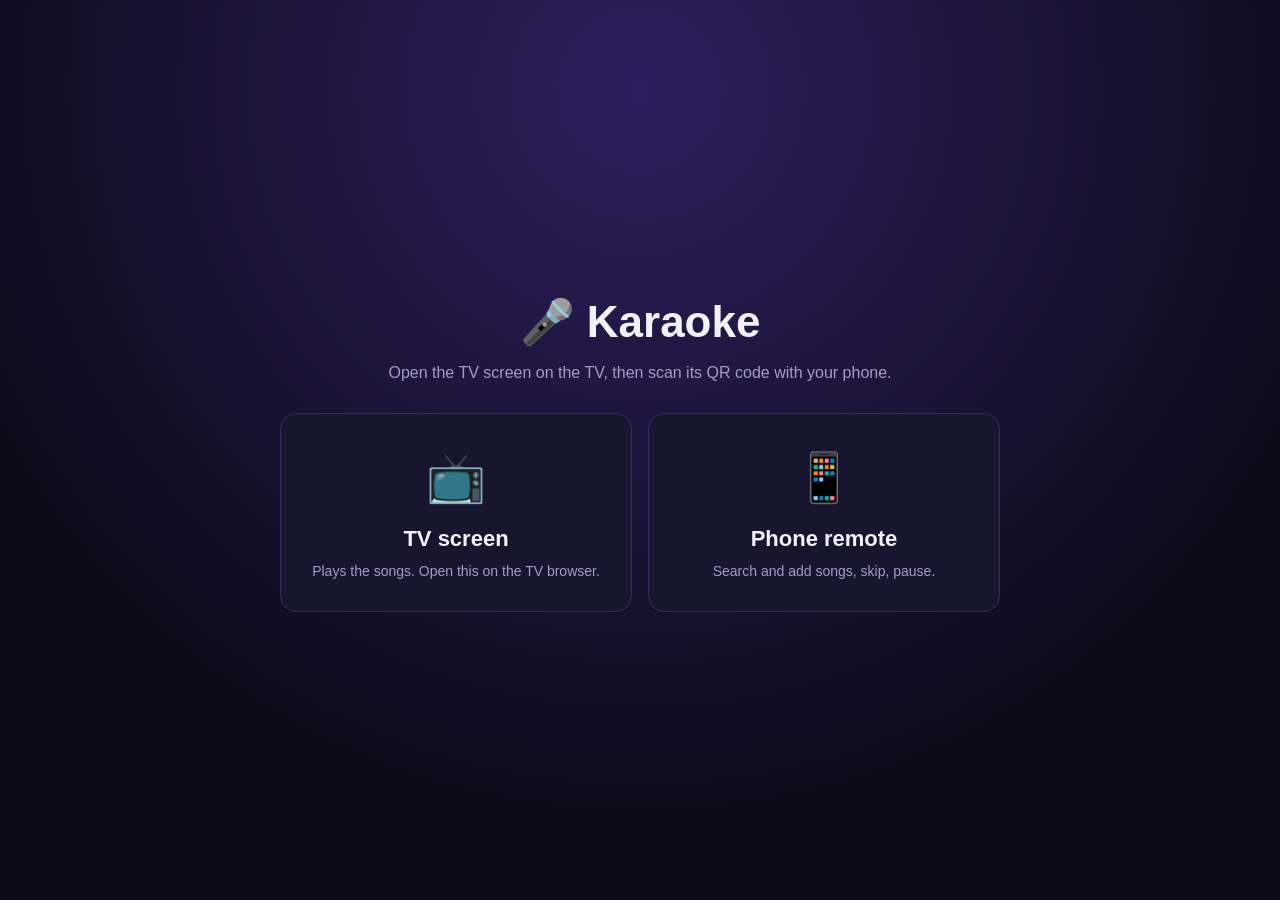
==== index.html @ 24d08528 "Add karaoke site: TV player, phone remote, Firebase sync Static site for GitHub Pages. tv.html plays" ====
<!DOCTYPE html>
<html lang="en">
<head>
  <meta charset="utf-8">
  <meta name="viewport" content="width=device-width, initial-scale=1">
  <title>Karaoke</title>
  <style>
    :root { --bg: #0d0b1a; --panel: #18152e; --line: #322c5a; --text: #f4f1ff; --muted: #a49cc9; --accent: #ff4fa3; }
    * { box-sizing: border-box; }
    body { margin: 0; min-height: 100vh; display: flex; align-items: center; justify-content: center; padding: 24px 16px;
      background: radial-gradient(circle at 50% 10%, #2d1f5e, var(--bg) 70%); color: var(--text);
      font: 16px/1.5 "Segoe UI", Roboto, Helvetica, Arial, sans-serif; }
    main { width: 100%; max-width: 720px; text-align: center; }
    h1 { font-size: 44px; margin: 0 0 6px; }
    p { color: var(--muted); margin: 0 0 28px; }
    .cards { display: grid; grid-template-columns: repeat(auto-fit, minmax(240px, 1fr)); gap: 16px; }
    a.card { display: block; text-decoration: none; color: var(--text); background: var(--panel); border: 1px solid var(--line);
      border-radius: 16px; padding: 28px 20px; transition: border-color .15s, transform .15s; }
    a.card:hover, a.card:focus { border-color: var(--accent); transform: translateY(-2px); outline: none; }
    .icon { font-size: 48px; }
    .card h2 { margin: 8px 0 4px; font-size: 22px; }
    .card span { color: var(--muted); font-size: 14px; }
  </style>
</head>
<body>
  <main>
    <h1>🎤 Karaoke</h1>
    <p>Open the TV screen on the TV, then scan its QR code with your phone.</p>
    <div class="cards">
      <a class="card" href="tv.html"><div class="icon">📺</div><h2>TV screen</h2><span>Plays the songs. Open this on the TV browser.</span></a>
      <a class="card" href="remote.html"><div class="icon">📱</div><h2>Phone remote</h2><span>Search and add songs, skip, pause.</span></a>
    </div>
  </main>
</body>
</html>
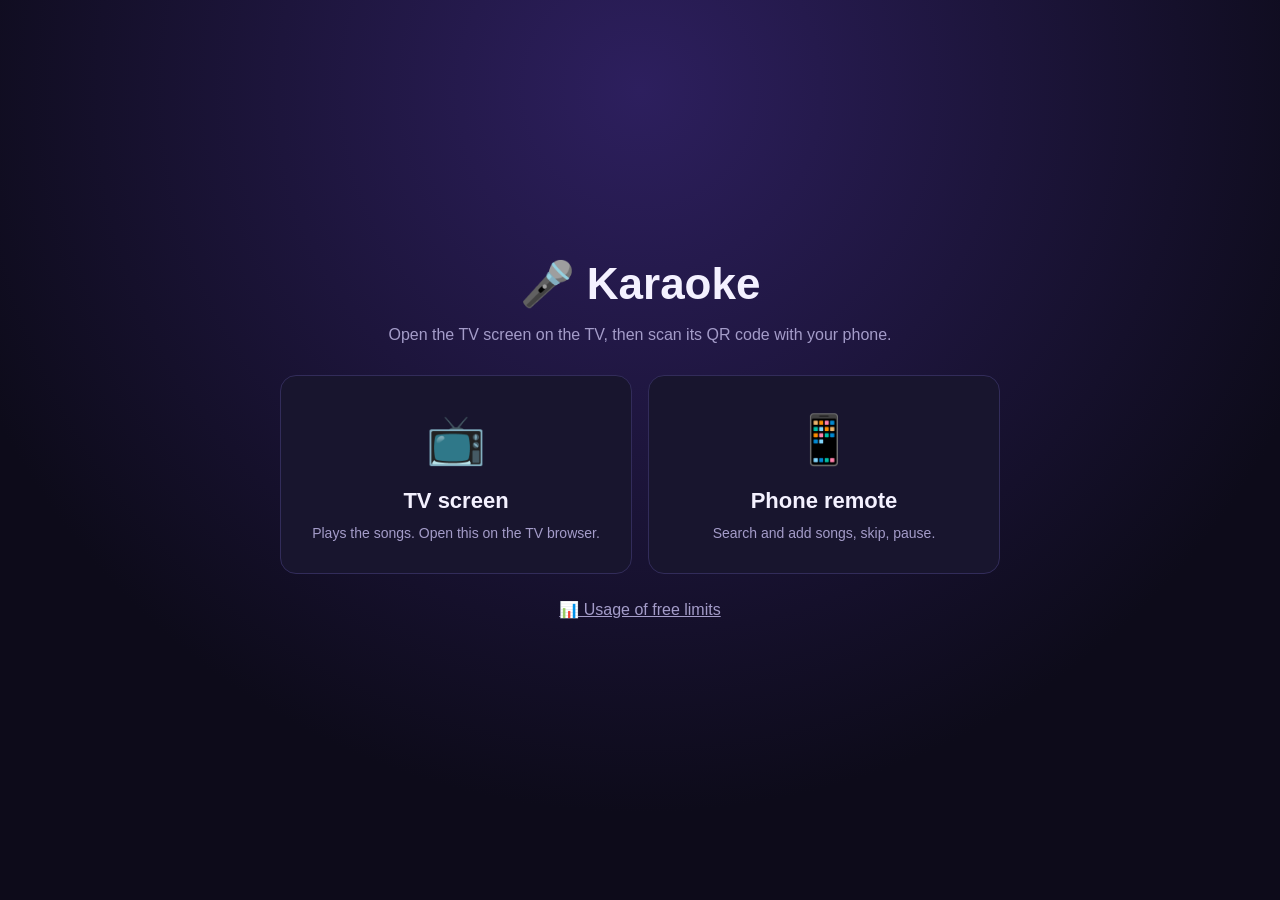
==== commit 9551d41c: "Add usage page: YouTube searches and Firebase connections as % of free limits Co-Authored-By: Claude" ====
--- a/index.html
+++ b/index.html
@@ -30,6 +30,7 @@
       <a class="card" href="tv.html"><div class="icon">📺</div><h2>TV screen</h2><span>Plays the songs. Open this on the TV browser.</span></a>
       <a class="card" href="remote.html"><div class="icon">📱</div><h2>Phone remote</h2><span>Search and add songs, skip, pause.</span></a>
     </div>
+    <p style="margin-top:24px"><a href="usage.html" style="color:var(--muted)">📊 Usage of free limits</a></p>
   </main>
 </body>
 </html>
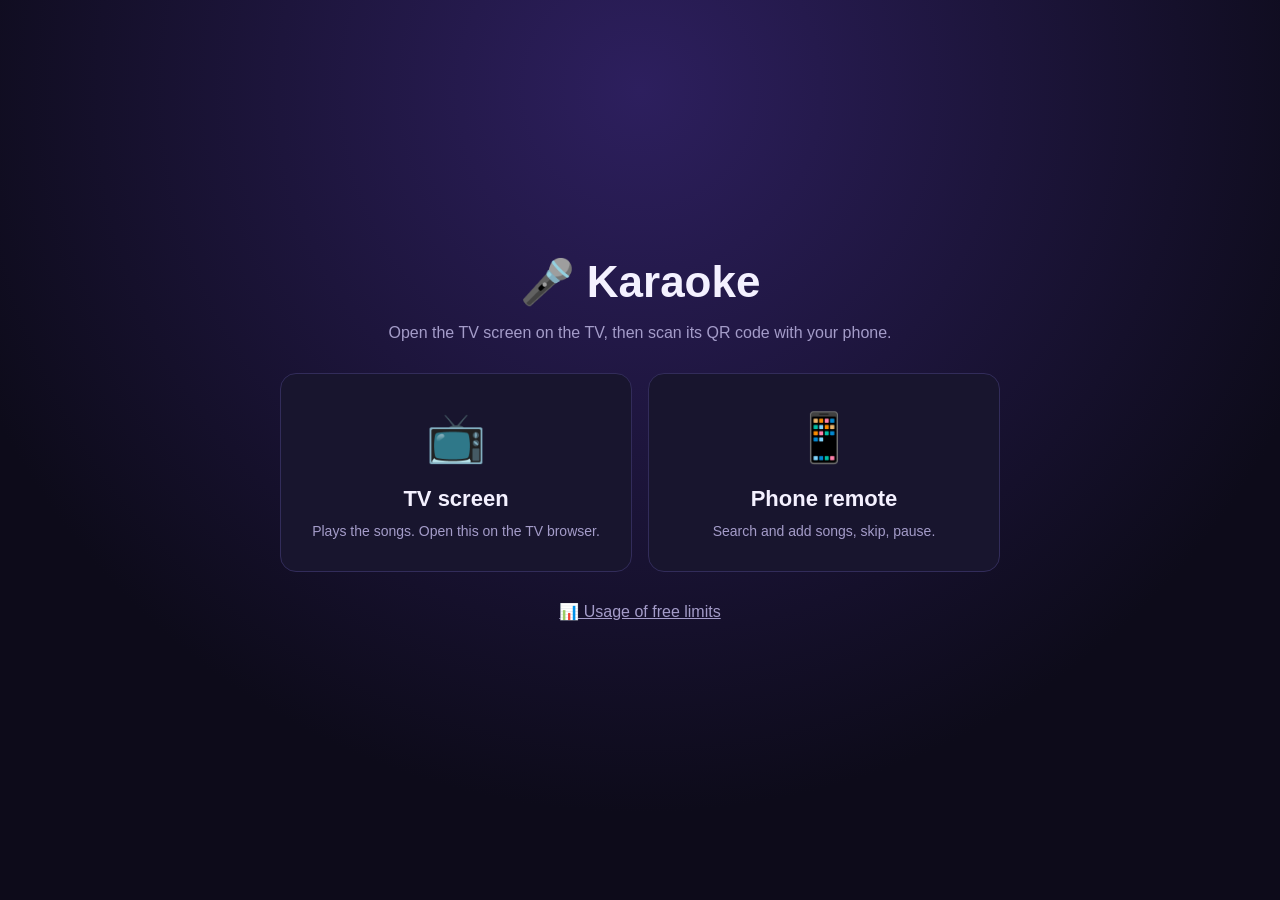
==== commit 6112b2e1: "Make the site installable as an app: manifest, icons, service worker, Install button Co-Authored-By:" ====
--- a/index.html
+++ b/index.html
@@ -20,7 +20,17 @@
     .icon { font-size: 48px; }
     .card h2 { margin: 8px 0 4px; font-size: 22px; }
     .card span { color: var(--muted); font-size: 14px; }
+    .install { font: inherit; font-weight: 700; font-size: 18px; color: #fff; background: var(--accent); border: 0;
+      border-radius: 999px; padding: 12px 28px; cursor: pointer; }
+    .install:hover, .install:focus { filter: brightness(1.1); outline: none; }
+    .hidden { display: none !important; }
   </style>
+  <link rel="manifest" href="manifest.webmanifest">
+  <meta name="theme-color" content="#0d0b1a">
+  <link rel="icon" href="icons/icon-192.png">
+  <link rel="apple-touch-icon" href="icons/apple-touch-icon.png">
+  <meta name="apple-mobile-web-app-capable" content="yes">
+  <meta name="mobile-web-app-capable" content="yes">
 </head>
 <body>
   <main>
@@ -30,7 +40,12 @@
       <a class="card" href="tv.html"><div class="icon">📺</div><h2>TV screen</h2><span>Plays the songs. Open this on the TV browser.</span></a>
       <a class="card" href="remote.html"><div class="icon">📱</div><h2>Phone remote</h2><span>Search and add songs, skip, pause.</span></a>
     </div>
-    <p style="margin-top:24px"><a href="usage.html" style="color:var(--muted)">📊 Usage of free limits</a></p>
+    <p style="margin-top:28px">
+      <button id="installBtn" class="install hidden">⬇️ Install app</button>
+      <span id="installHelp" class="hidden" style="color:var(--muted);font-size:14px"></span>
+    </p>
+    <p style="margin-top:16px"><a href="usage.html" style="color:var(--muted)">📊 Usage of free limits</a></p>
   </main>
+  <script src="js/pwa.js"></script>
 </body>
 </html>
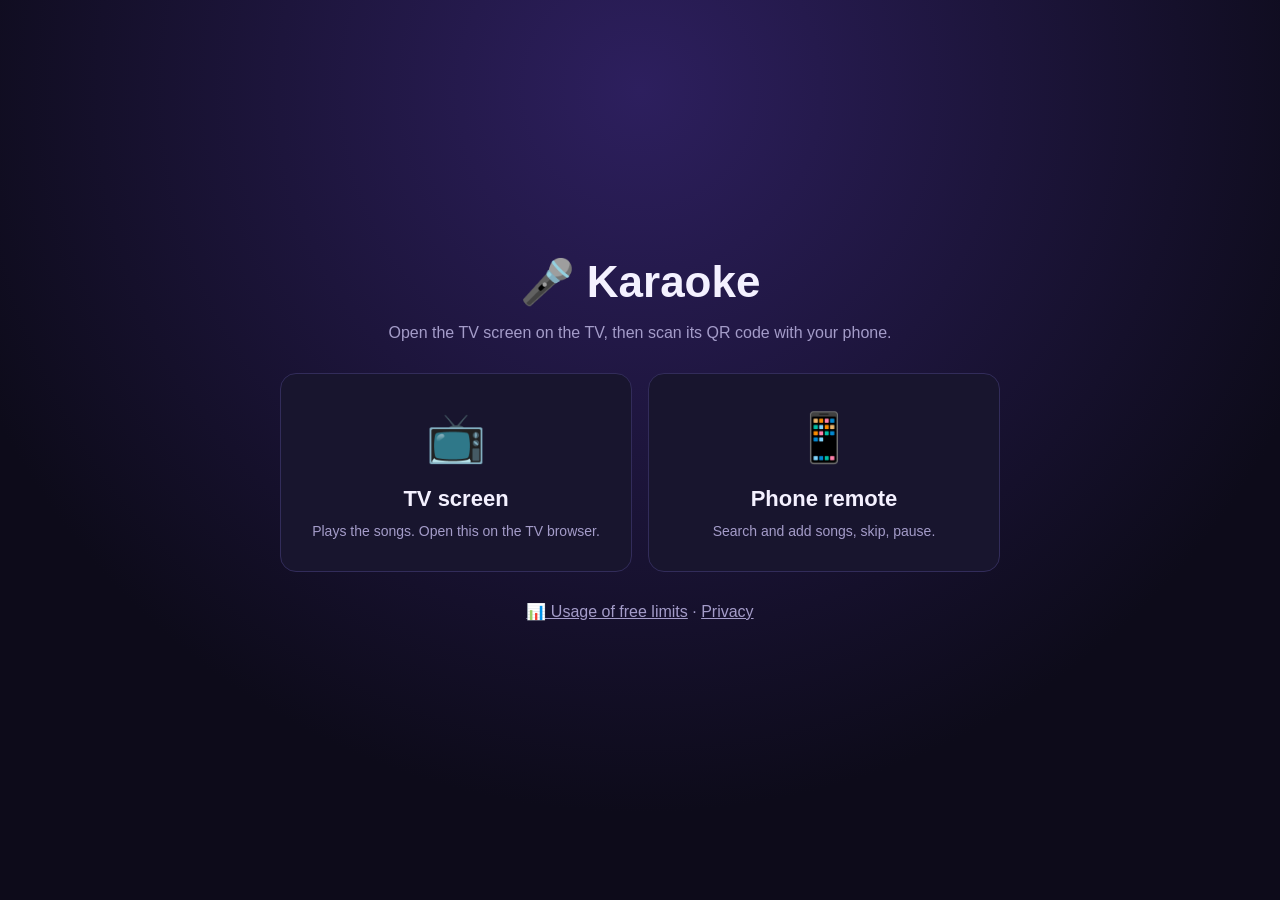
==== commit 1d421123: "Add privacy policy page (needed for the YouTube API quota request) Co-Authored-By: Claude Sonnet 5.5" ====
--- a/index.html
+++ b/index.html
@@ -37,15 +37,15 @@
     <h1>🎤 Karaoke</h1>
     <p>Open the TV screen on the TV, then scan its QR code with your phone.</p>
     <div class="cards">
-      <a class="card" href="tv.html"><div class="icon">📺</div><h2>TV screen</h2><span>Plays the songs. Open this on the TV browser.</span></a>
-      <a class="card" href="remote.html"><div class="icon">📱</div><h2>Phone remote</h2><span>Search and add songs, skip, pause.</span></a>
+      <a class="card" href="tv"><div class="icon">📺</div><h2>TV screen</h2><span>Plays the songs. Open this on the TV browser.</span></a>
+      <a class="card" href="remote"><div class="icon">📱</div><h2>Phone remote</h2><span>Search and add songs, skip, pause.</span></a>
     </div>
     <p style="margin-top:28px">
       <button id="installBtn" class="install hidden">⬇️ Install app</button>
       <span id="installHelp" class="hidden" style="color:var(--muted);font-size:14px"></span>
     </p>
-    <p style="margin-top:16px"><a href="usage.html" style="color:var(--muted)">📊 Usage of free limits</a></p>
+    <p style="margin-top:16px"><a href="usage" style="color:var(--muted)">📊 Usage of free limits</a> · <a href="privacy" style="color:var(--muted)">Privacy</a></p>
   </main>
-  <script src="js/pwa.js"></script>
+  <script src="js/pwa.js?v=202611280818"></script>
 </body>
 </html>
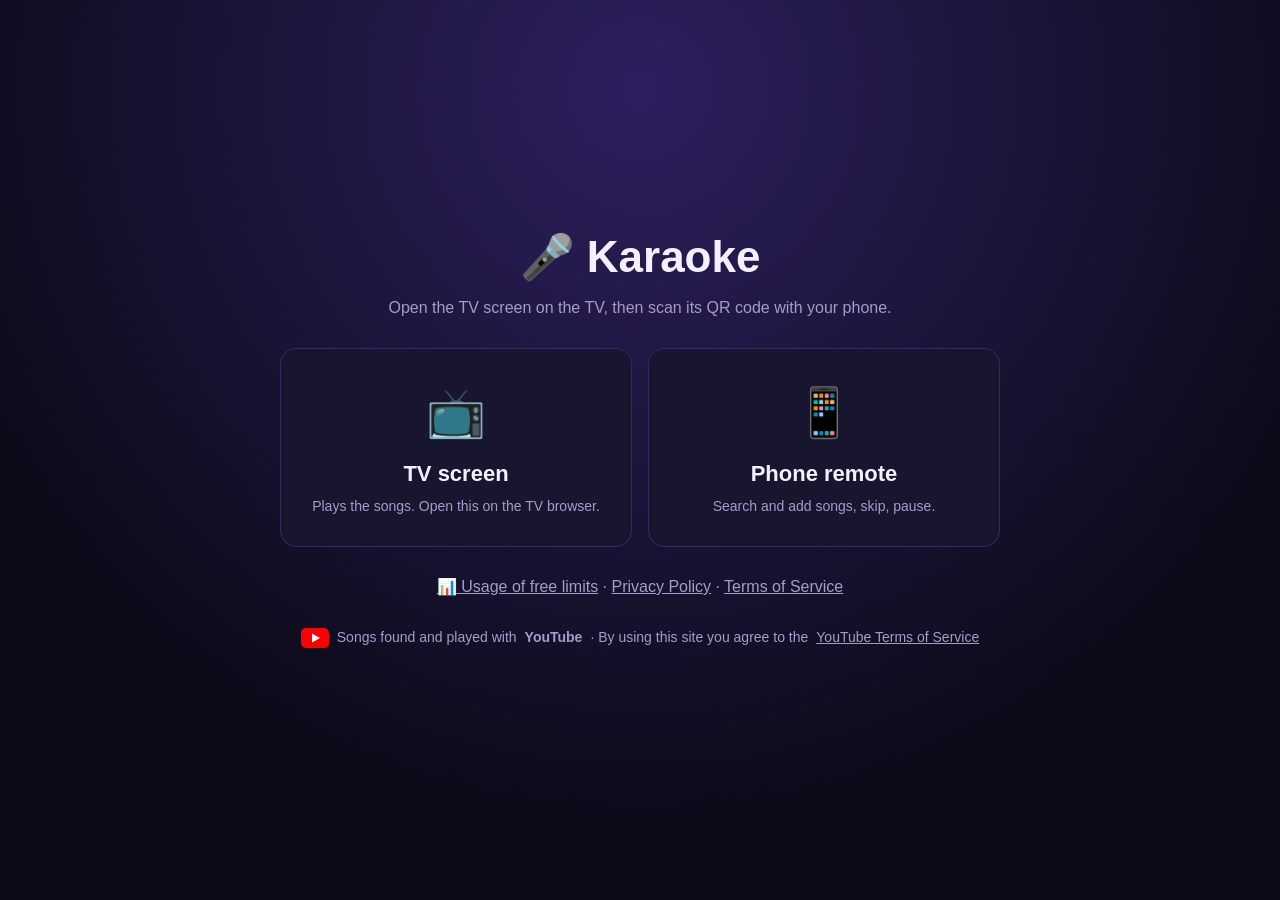
==== commit aeecbc7a: "Add Terms of Service page and YouTube credit with policy links on the home page Co-Authored-By: Clau" ====
--- a/index.html
+++ b/index.html
@@ -24,6 +24,9 @@
       border-radius: 999px; padding: 12px 28px; cursor: pointer; }
     .install:hover, .install:focus { filter: brightness(1.1); outline: none; }
     .hidden { display: none !important; }
+    .yt-credit { display: flex; align-items: center; justify-content: center; gap: 8px; flex-wrap: wrap;
+      margin-top: 12px; color: var(--muted); font-size: 14px; }
+    .yt-credit a { color: var(--muted); }
   </style>
   <link rel="manifest" href="manifest.webmanifest">
   <meta name="theme-color" content="#0d0b1a">
@@ -44,7 +47,9 @@
       <button id="installBtn" class="install hidden">⬇️ Install app</button>
       <span id="installHelp" class="hidden" style="color:var(--muted);font-size:14px"></span>
     </p>
-    <p style="margin-top:16px"><a href="usage" style="color:var(--muted)">📊 Usage of free limits</a> · <a href="privacy" style="color:var(--muted)">Privacy</a></p>
+    <p style="margin-top:16px"><a href="usage" style="color:var(--muted)">📊 Usage of free limits</a> · <a href="privacy" style="color:var(--muted)">Privacy Policy</a> · <a href="terms" style="color:var(--muted)">Terms of Service</a></p>
+    <p class="yt-credit"><svg viewBox="0 0 28 20" width="28" height="20" aria-hidden="true"><rect width="28" height="20" rx="5" fill="#ff0000"/><path d="M11 5.5v9l8-4.5z" fill="#fff"/></svg>
+      Songs found and played with <b>YouTube</b> · By using this site you agree to the <a href="https://www.youtube.com/t/terms" target="_blank" rel="noopener">YouTube Terms of Service</a></p>
   </main>
   <script src="js/pwa.js?v=202611280818"></script>
 </body>
